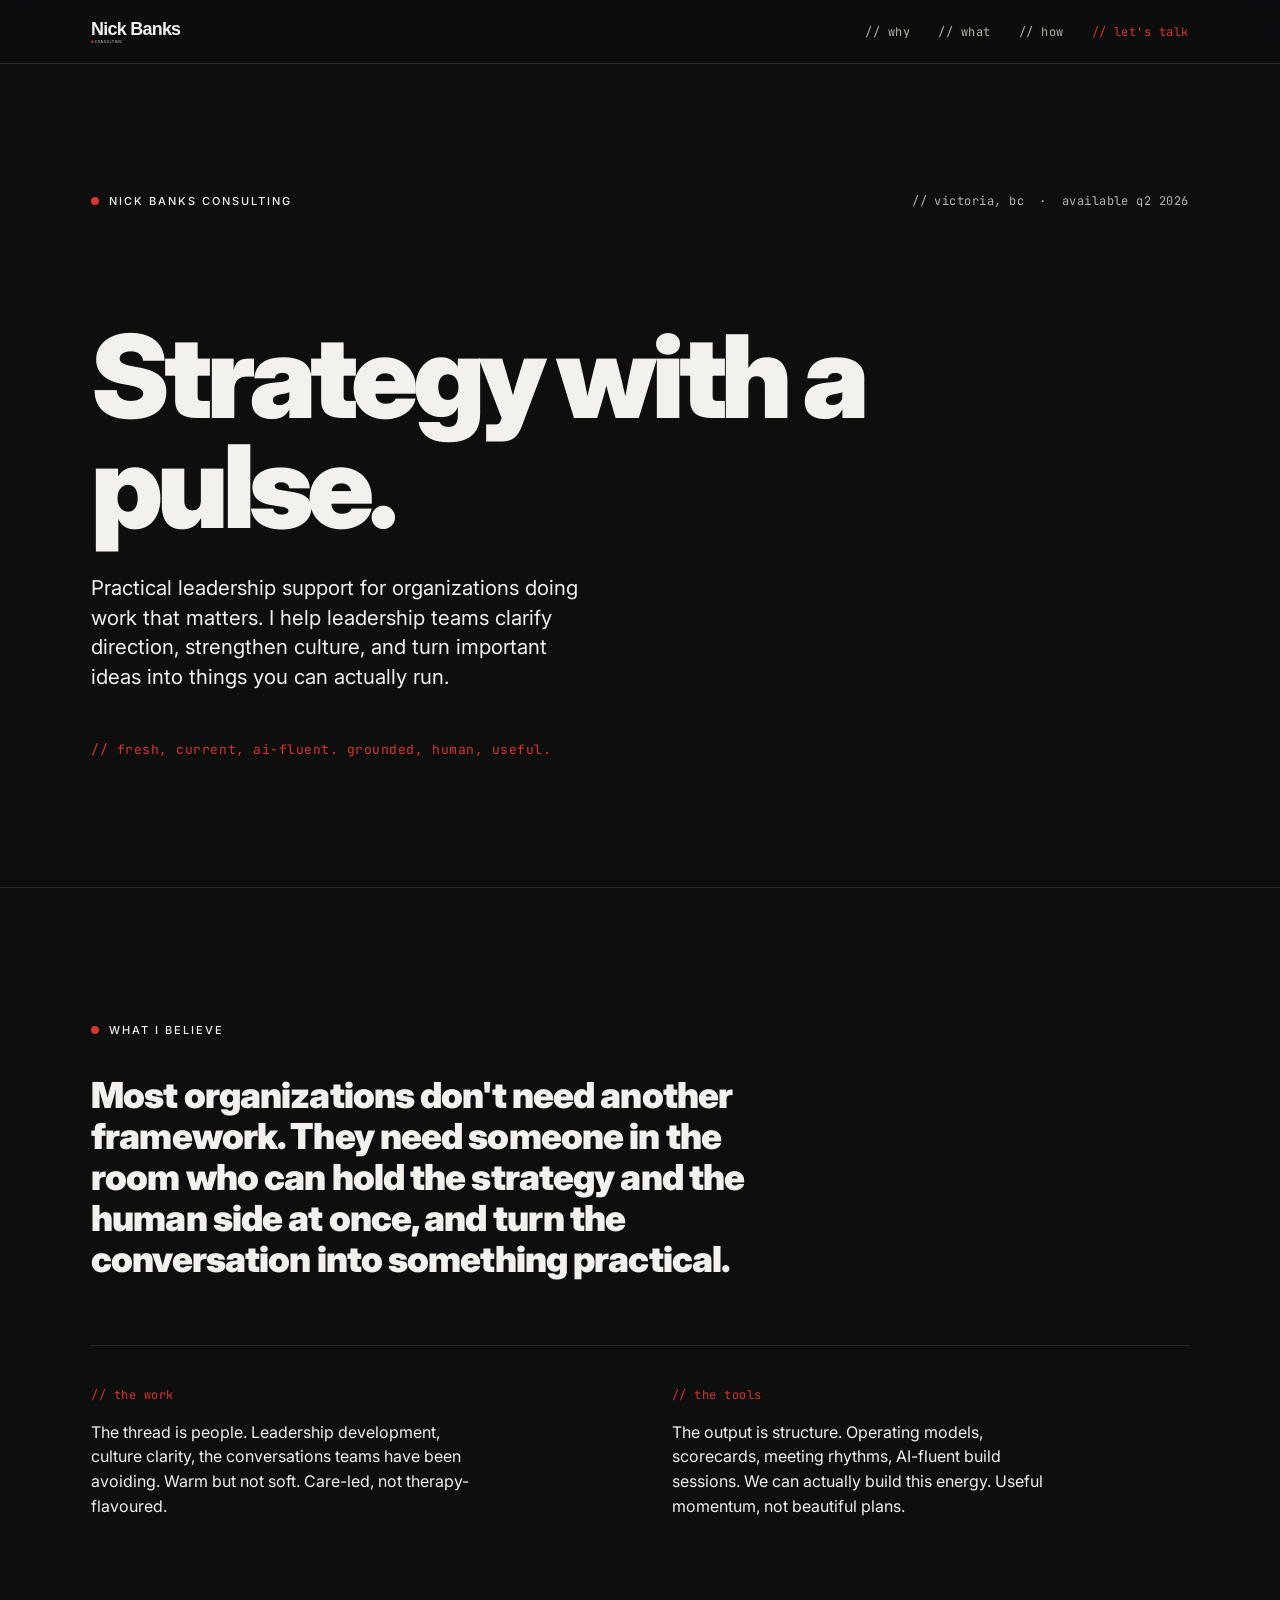
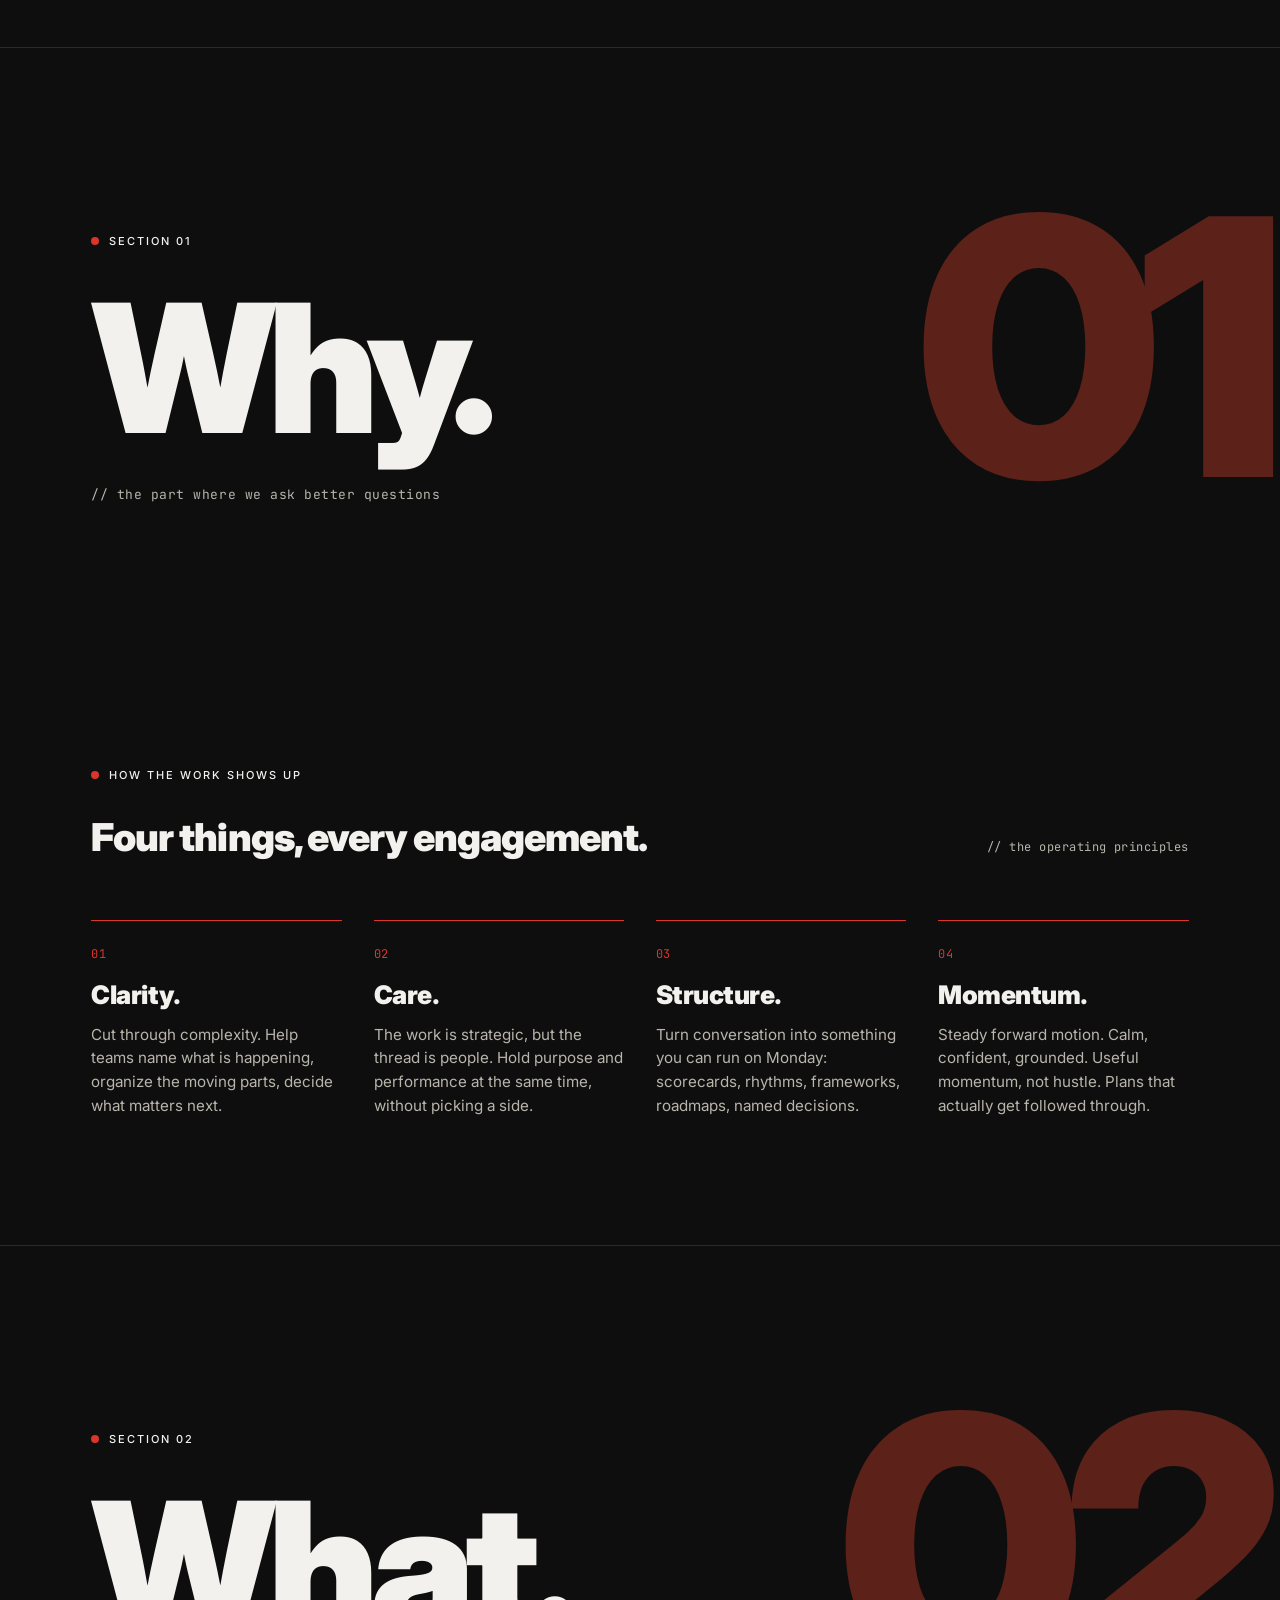
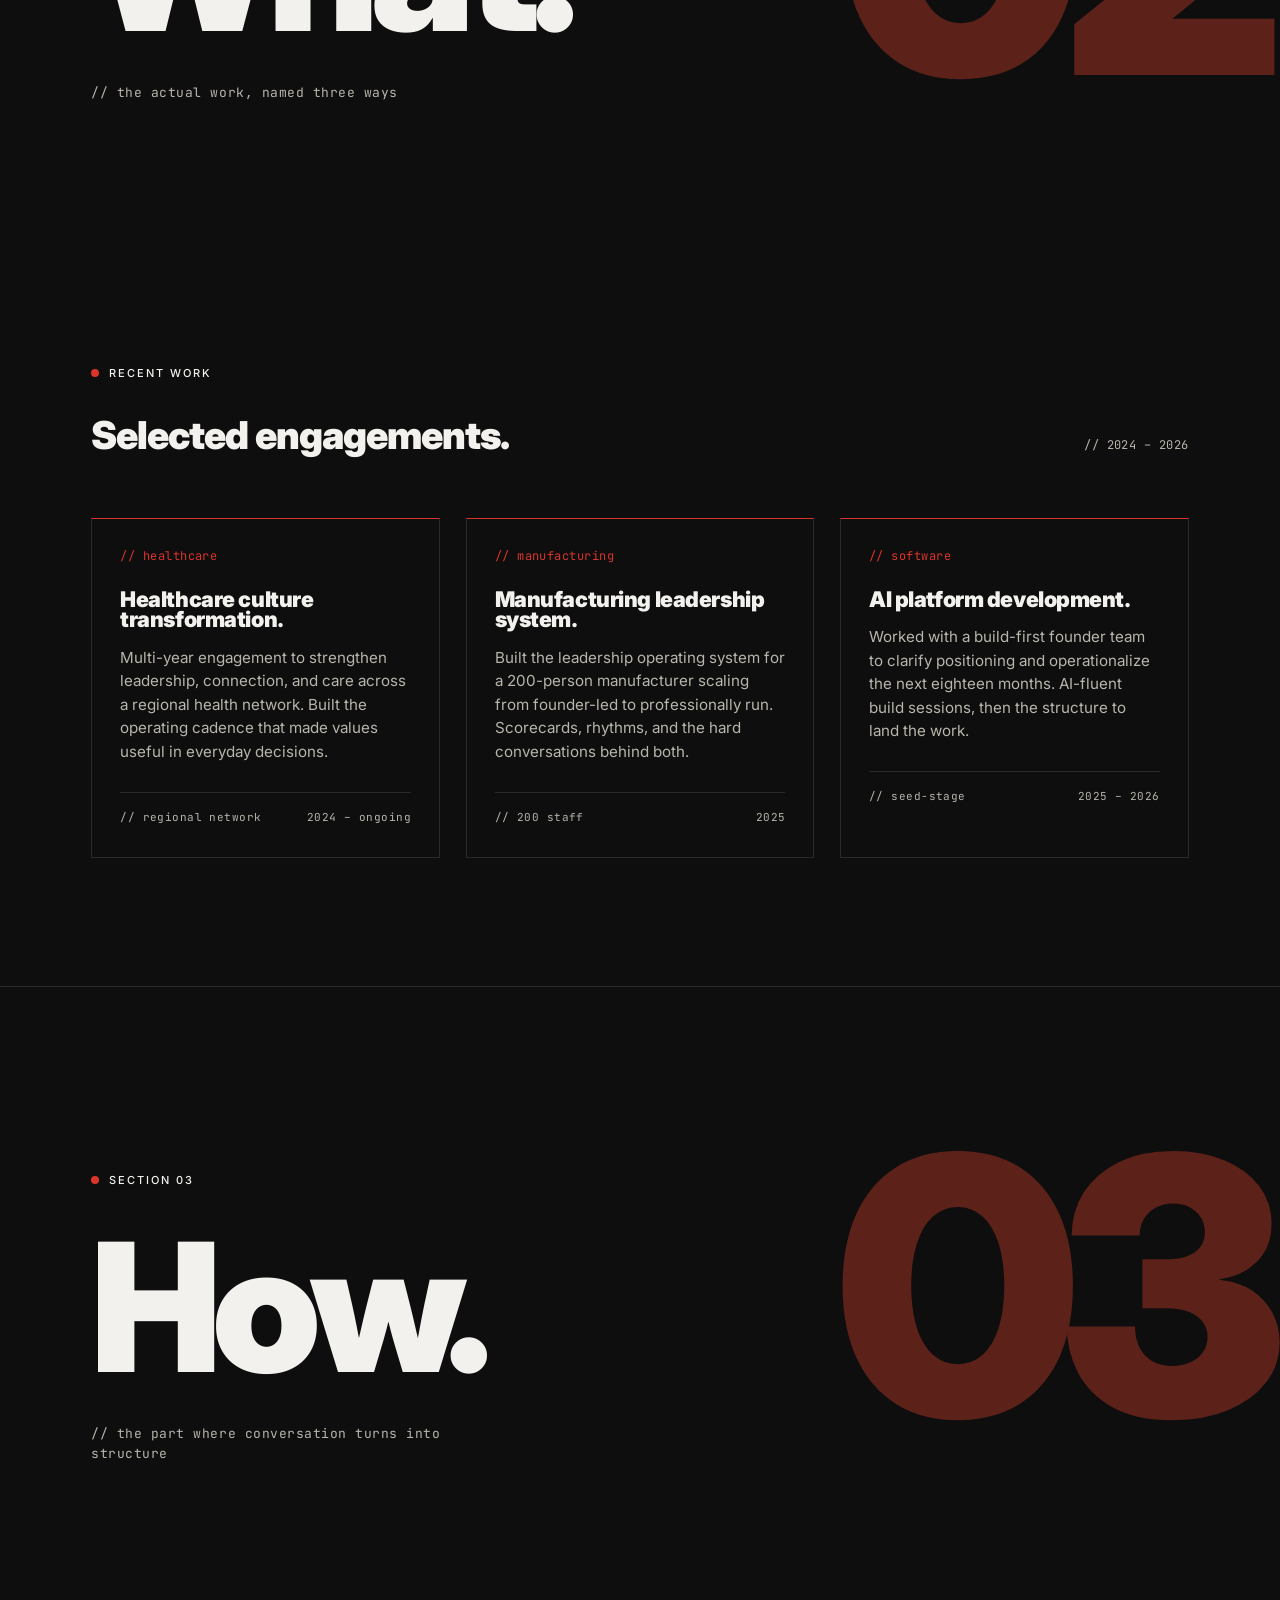
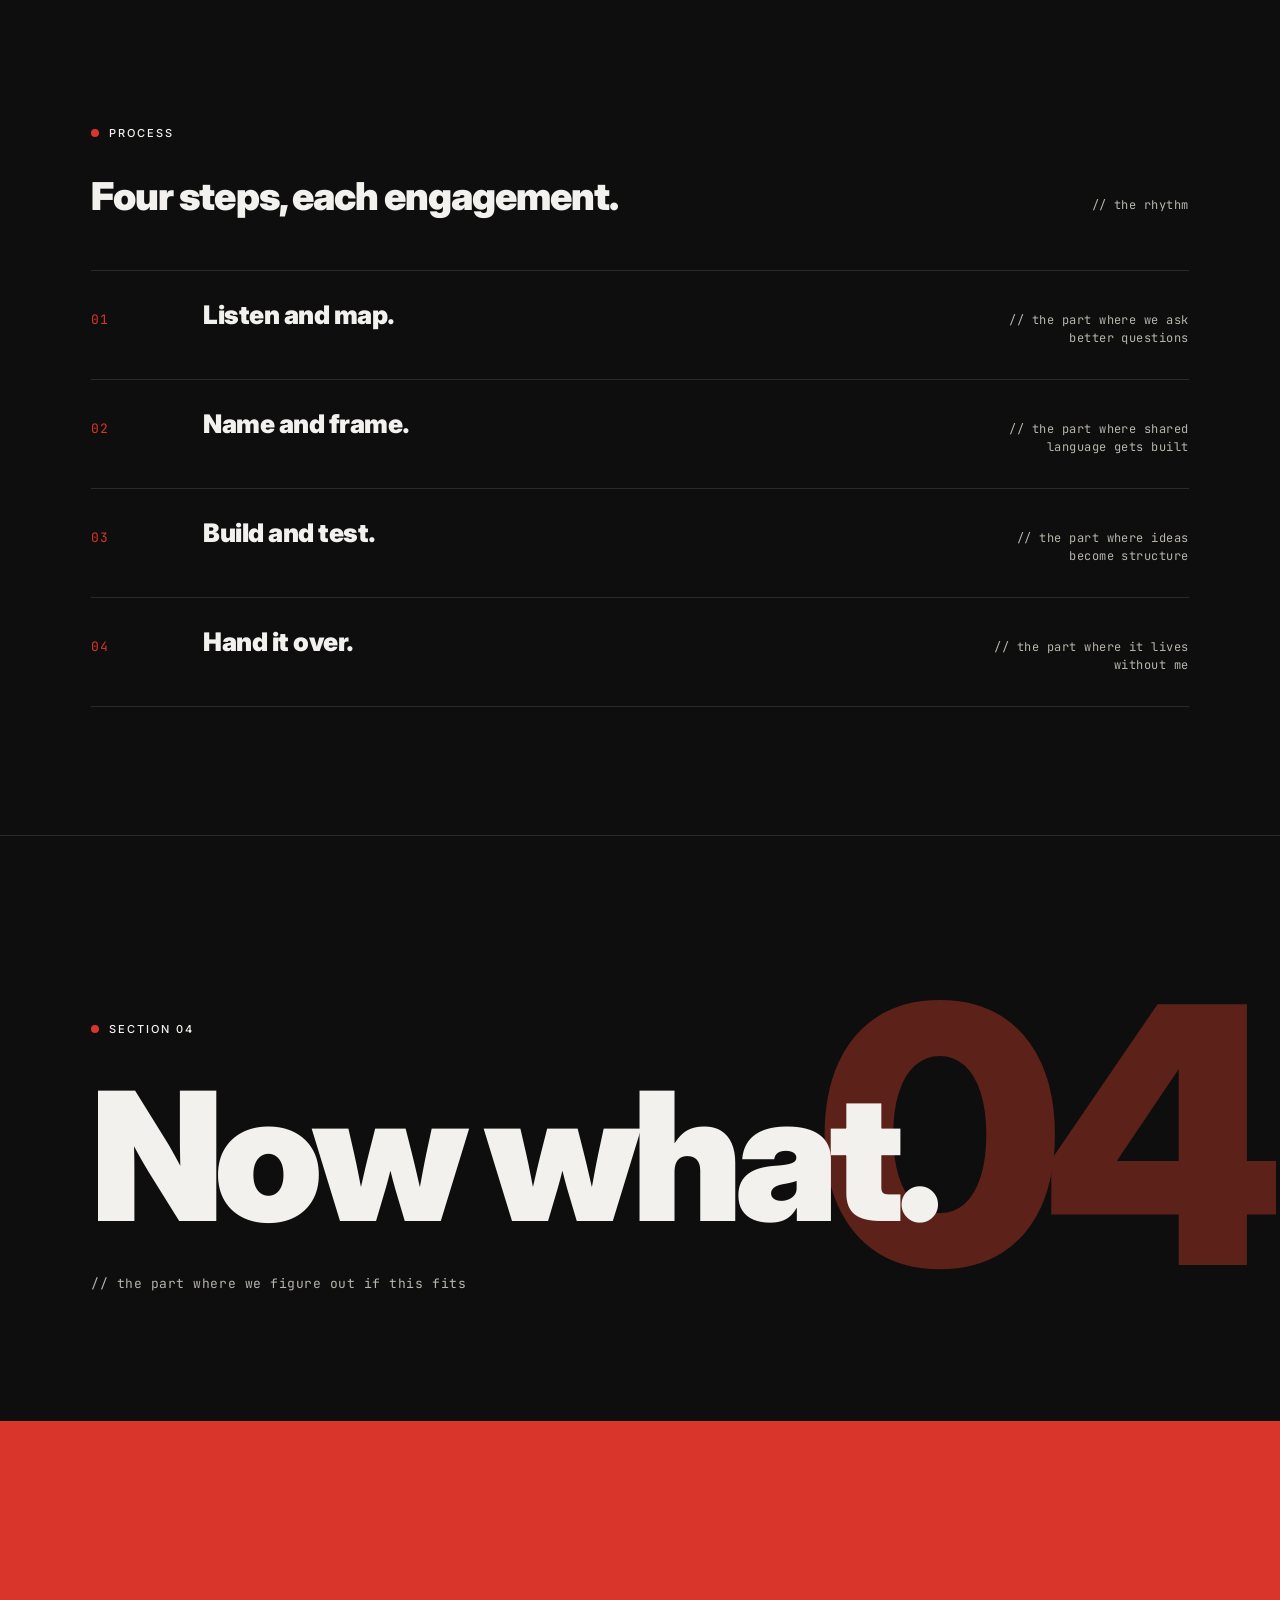
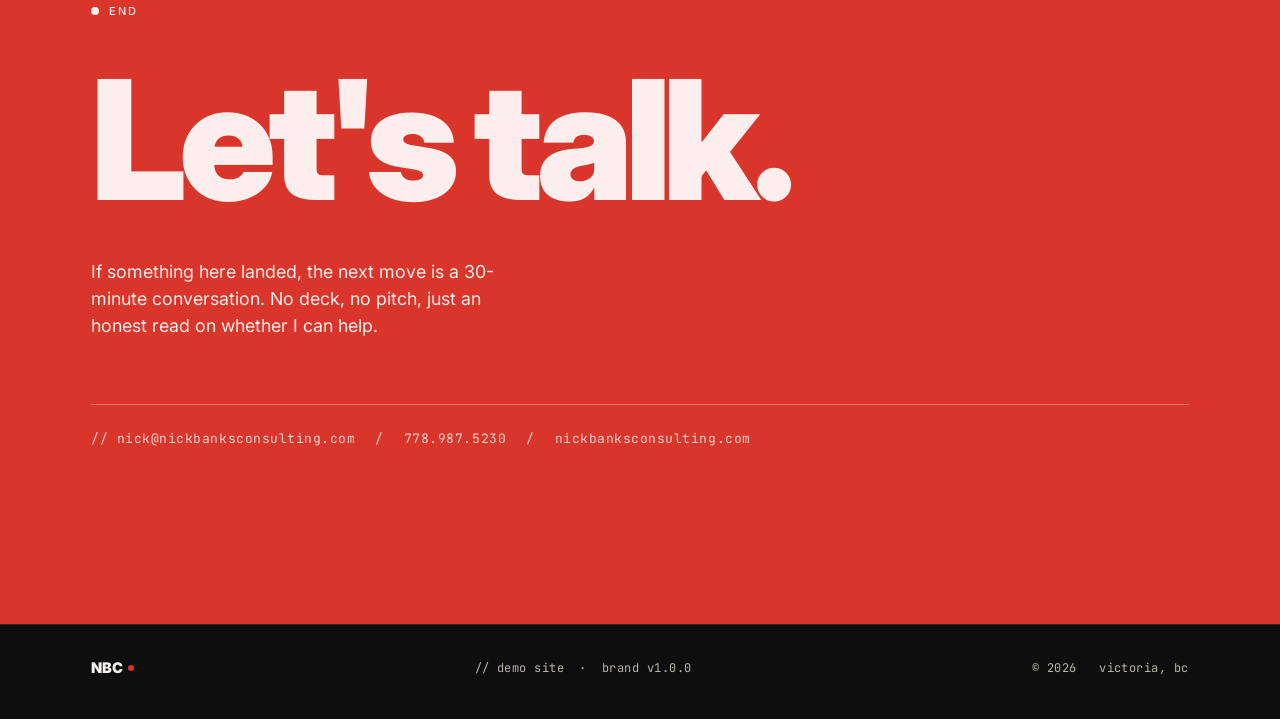
==== examples/demo-site/index.html @ 755767c4 "Add demo site - brand system applied to a working web page" ====
<!DOCTYPE html>
<html lang="en">
<head>
  <meta charset="UTF-8" />
  <meta name="viewport" content="width=device-width, initial-scale=1.0" />
  <title>Nick Banks Consulting – Strategy with a pulse.</title>
  <meta name="description" content="Practical leadership support for organizations doing work that matters. Clarity, care, structure, and momentum for mission-driven leaders." />
  <link rel="icon" type="image/svg+xml" href="nbc-wordmark-dark.svg" />
  <link rel="stylesheet" href="style.css" />
</head>
<body>

  <!-- ============== HEADER ============== -->
  <header class="site-header">
    <div class="container site-header__inner">
      <a href="#top" class="site-header__mark" aria-label="Nick Banks Consulting">
        <img src="nbc-wordmark-dark.svg" alt="Nick Banks Consulting" />
      </a>
      <nav class="site-nav" aria-label="Primary">
        <a href="#why">// why</a>
        <a href="#what">// what</a>
        <a href="#how">// how</a>
        <a href="#now-what" class="site-nav__cta">// let's talk</a>
      </nav>
    </div>
  </header>

  <main id="top">

    <!-- ============== HERO ============== -->
    <section class="hero">
      <div class="container">
        <div class="hero__top">
          <div class="eyebrow">Nick Banks Consulting</div>
          <div class="mono hero__date">// victoria, bc &nbsp;·&nbsp; available q2 2026</div>
        </div>
        <h1 class="hero__headline">Strategy with a pulse.</h1>
        <p class="hero__subtitle">
          Practical leadership support for organizations doing work that matters. I help leadership teams clarify direction, strengthen culture, and turn important ideas into things you can actually run.
        </p>
        <div class="hero__caption">// fresh, current, ai-fluent. grounded, human, useful.</div>
      </div>
    </section>

    <!-- ============== MANIFESTO ============== -->
    <section class="section manifesto">
      <div class="container">
        <div class="eyebrow section-eyebrow">What I believe</div>
        <h2 class="manifesto__headline">
          Most organizations don't need another framework. They need someone in the room who can hold the strategy and the human side at once, and turn the conversation into something practical.
        </h2>
        <div class="manifesto__columns">
          <div class="manifesto__col">
            <div class="mono-label manifesto__col-label">// the work</div>
            <p>
              The thread is people. Leadership development, culture clarity, the conversations teams have been avoiding. Warm but not soft. Care-led, not therapy-flavoured.
            </p>
          </div>
          <div class="manifesto__col">
            <div class="mono-label manifesto__col-label">// the tools</div>
            <p>
              The output is structure. Operating models, scorecards, meeting rhythms, AI-fluent build sessions. We can actually build this energy. Useful momentum, not beautiful plans.
            </p>
          </div>
        </div>
      </div>
    </section>

    <!-- ============== SECTION BREAK 01 ============== -->
    <section class="sb" id="why">
      <div class="container sb__inner">
        <div class="eyebrow">Section 01</div>
        <div class="sb__racing" aria-hidden="true">01</div>
        <h2 class="sb__headline">Why.</h2>
        <p class="sb__caption">// the part where we ask better questions</p>
      </div>
    </section>

    <!-- ============== FOUR PILLARS ============== -->
    <section class="section pillars">
      <div class="container">
        <div class="pillars__head">
          <div>
            <div class="eyebrow section-eyebrow">How the work shows up</div>
            <h3 class="pillars__title">Four things, every engagement.</h3>
          </div>
          <div class="mono">// the operating principles</div>
        </div>
        <div class="pillars__grid">
          <div class="pillar">
            <span class="pillar__num">01</span>
            <h4 class="pillar__name">Clarity.</h4>
            <p class="pillar__body">
              Cut through complexity. Help teams name what is happening, organize the moving parts, decide what matters next.
            </p>
          </div>
          <div class="pillar">
            <span class="pillar__num">02</span>
            <h4 class="pillar__name">Care.</h4>
            <p class="pillar__body">
              The work is strategic, but the thread is people. Hold purpose and performance at the same time, without picking a side.
            </p>
          </div>
          <div class="pillar">
            <span class="pillar__num">03</span>
            <h4 class="pillar__name">Structure.</h4>
            <p class="pillar__body">
              Turn conversation into something you can run on Monday: scorecards, rhythms, frameworks, roadmaps, named decisions.
            </p>
          </div>
          <div class="pillar">
            <span class="pillar__num">04</span>
            <h4 class="pillar__name">Momentum.</h4>
            <p class="pillar__body">
              Steady forward motion. Calm, confident, grounded. Useful momentum, not hustle. Plans that actually get followed through.
            </p>
          </div>
        </div>
      </div>
    </section>

    <!-- ============== SECTION BREAK 02 ============== -->
    <section class="sb" id="what">
      <div class="container sb__inner">
        <div class="eyebrow">Section 02</div>
        <div class="sb__racing" aria-hidden="true">02</div>
        <h2 class="sb__headline">What.</h2>
        <p class="sb__caption">// the actual work, named three ways</p>
      </div>
    </section>

    <!-- ============== RECENT WORK ============== -->
    <section class="section work">
      <div class="container">
        <div class="work__head">
          <div>
            <div class="eyebrow section-eyebrow">Recent work</div>
            <h3 class="work__title">Selected engagements.</h3>
          </div>
          <div class="mono">// 2024 – 2026</div>
        </div>
        <div class="work__grid">
          <article class="card">
            <div class="mono-label card__tag">// healthcare</div>
            <h4 class="card__title">Healthcare culture transformation.</h4>
            <p class="card__body">
              Multi-year engagement to strengthen leadership, connection, and care across a regional health network. Built the operating cadence that made values useful in everyday decisions.
            </p>
            <div class="card__meta">
              <span>// regional network</span>
              <span>2024 – ongoing</span>
            </div>
          </article>
          <article class="card">
            <div class="mono-label card__tag">// manufacturing</div>
            <h4 class="card__title">Manufacturing leadership system.</h4>
            <p class="card__body">
              Built the leadership operating system for a 200-person manufacturer scaling from founder-led to professionally run. Scorecards, rhythms, and the hard conversations behind both.
            </p>
            <div class="card__meta">
              <span>// 200 staff</span>
              <span>2025</span>
            </div>
          </article>
          <article class="card">
            <div class="mono-label card__tag">// software</div>
            <h4 class="card__title">AI platform development.</h4>
            <p class="card__body">
              Worked with a build-first founder team to clarify positioning and operationalize the next eighteen months. AI-fluent build sessions, then the structure to land the work.
            </p>
            <div class="card__meta">
              <span>// seed-stage</span>
              <span>2025 – 2026</span>
            </div>
          </article>
        </div>
      </div>
    </section>

    <!-- ============== SECTION BREAK 03 ============== -->
    <section class="sb" id="how">
      <div class="container sb__inner">
        <div class="eyebrow">Section 03</div>
        <div class="sb__racing" aria-hidden="true">03</div>
        <h2 class="sb__headline">How.</h2>
        <p class="sb__caption">// the part where conversation turns into structure</p>
      </div>
    </section>

    <!-- ============== PROCESS ============== -->
    <section class="section process">
      <div class="container">
        <div class="process__head">
          <div>
            <div class="eyebrow section-eyebrow">Process</div>
            <h3 class="process__title">Four steps, each engagement.</h3>
          </div>
          <div class="mono">// the rhythm</div>
        </div>
        <ol class="process__list">
          <li class="process__row">
            <span class="process__num">01</span>
            <h4 class="process__step-title">Listen and map.</h4>
            <span class="process__annotation">// the part where we ask better questions</span>
          </li>
          <li class="process__row">
            <span class="process__num">02</span>
            <h4 class="process__step-title">Name and frame.</h4>
            <span class="process__annotation">// the part where shared language gets built</span>
          </li>
          <li class="process__row">
            <span class="process__num">03</span>
            <h4 class="process__step-title">Build and test.</h4>
            <span class="process__annotation">// the part where ideas become structure</span>
          </li>
          <li class="process__row">
            <span class="process__num">04</span>
            <h4 class="process__step-title">Hand it over.</h4>
            <span class="process__annotation">// the part where it lives without me</span>
          </li>
        </ol>
      </div>
    </section>

    <!-- ============== SECTION BREAK 04 ============== -->
    <section class="sb" id="now-what">
      <div class="container sb__inner">
        <div class="eyebrow">Section 04</div>
        <div class="sb__racing" aria-hidden="true">04</div>
        <h2 class="sb__headline">Now what.</h2>
        <p class="sb__caption">// the part where we figure out if this fits</p>
      </div>
    </section>

    <!-- ============== CLOSING (RED FULL BLEED) ============== -->
    <section class="closing">
      <div class="container">
        <div class="eyebrow">End</div>
        <h2 class="closing__headline">Let's talk.</h2>
        <p class="closing__body">
          If something here landed, the next move is a 30-minute conversation. No deck, no pitch, just an honest read on whether I can help.
        </p>
        <div class="closing__contact">
          <span>// nick@nickbanksconsulting.com</span>
          <span>/</span>
          <span>778.987.5230</span>
          <span>/</span>
          <span>nickbanksconsulting.com</span>
        </div>
      </div>
    </section>

  </main>

  <!-- ============== FOOTER ============== -->
  <footer class="site-footer">
    <div class="container site-footer__inner">
      <span class="footer-mark">NBC</span>
      <span class="footer-tag">// demo site &nbsp;·&nbsp; brand v1.0.0</span>
      <span class="footer-meta">© 2026 &nbsp; victoria, bc</span>
    </div>
  </footer>

</body>
</html>
---- examples/demo-site/style.css ----
/* NBC demo site
 * Brand system applied to a working web page.
 * Token source: ../../tokens/css-variables.css
 */

@import url('https://fonts.googleapis.com/css2?family=Inter:wght@400;500;700;900&family=JetBrains+Mono:wght@400&display=swap');

:root {
  --nbc-ink: #0E0E0F;
  --nbc-ink-elevated: #14141600;
  --nbc-ink-card: #1A1A1C;
  --nbc-off-white: #F5F1E8;

  --nbc-text-primary-dark: #F2F1ED;
  --nbc-text-secondary-dark: #B8B5AB;
  --nbc-text-on-red: #FCEEEC;

  --nbc-red: #D9352A;
  --nbc-red-muted: #5C2118;

  --nbc-hairline-dark: #2A2A2A;
  --nbc-hairline-on-red: rgba(255, 255, 255, 0.3);

  --nbc-font-display: 'Inter', -apple-system, BlinkMacSystemFont, 'Helvetica Neue', Arial, sans-serif;
  --nbc-font-body: 'Inter', -apple-system, BlinkMacSystemFont, 'Helvetica Neue', Arial, sans-serif;
  --nbc-font-mono: 'JetBrains Mono', ui-monospace, SFMono-Regular, Menlo, Monaco, 'Courier New', monospace;

  --nbc-tracking-display: -0.04em;
  --nbc-tracking-display-tight: -0.05em;
  --nbc-tracking-eyebrow: 0.18em;
  --nbc-tracking-mono: 0.04em;

  --content-max: 1200px;
  --content-pad: clamp(1.5rem, 4vw, 3.5rem);
  --section-pad-y: clamp(5rem, 10vw, 9rem);
}

/* ---------- reset ---------- */

*,
*::before,
*::after {
  box-sizing: border-box;
}

html {
  scroll-behavior: smooth;
}

body {
  margin: 0;
  font-family: var(--nbc-font-body);
  font-weight: 400;
  font-size: 16px;
  line-height: 1.5;
  background: var(--nbc-ink);
  color: var(--nbc-text-primary-dark);
  -webkit-font-smoothing: antialiased;
  -moz-osx-font-smoothing: grayscale;
  text-rendering: optimizeLegibility;
}

img,
svg {
  display: block;
  max-width: 100%;
}

p {
  margin: 0;
}

h1,
h2,
h3,
h4 {
  margin: 0;
  font-family: var(--nbc-font-display);
  font-weight: 900;
  letter-spacing: var(--nbc-tracking-display);
  line-height: 0.95;
}

a {
  color: inherit;
  text-decoration: none;
}

::selection {
  background: var(--nbc-red);
  color: var(--nbc-text-on-red);
}

/* ---------- shared primitives ---------- */

.container {
  max-width: var(--content-max);
  margin: 0 auto;
  padding-left: var(--content-pad);
  padding-right: var(--content-pad);
}

.eyebrow {
  font-family: var(--nbc-font-body);
  font-weight: 500;
  font-size: 11px;
  letter-spacing: var(--nbc-tracking-eyebrow);
  text-transform: uppercase;
  color: var(--nbc-text-primary-dark);
  display: inline-flex;
  align-items: center;
  gap: 10px;
}

.eyebrow::before {
  content: "";
  display: inline-block;
  width: 8px;
  height: 8px;
  background: var(--nbc-red);
  border-radius: 50%;
  flex-shrink: 0;
}

.mono {
  font-family: var(--nbc-font-mono);
  font-weight: 400;
  font-size: 12px;
  letter-spacing: var(--nbc-tracking-mono);
  color: var(--nbc-text-secondary-dark);
}

.mono-label {
  font-family: var(--nbc-font-mono);
  font-weight: 400;
  font-size: 12px;
  letter-spacing: var(--nbc-tracking-mono);
  color: var(--nbc-red);
}

.hairline {
  border: 0;
  border-top: 0.5px solid var(--nbc-hairline-dark);
  margin: 0;
}

/* ---------- header ---------- */

.site-header {
  position: sticky;
  top: 0;
  z-index: 50;
  background: rgba(14, 14, 15, 0.85);
  backdrop-filter: saturate(140%) blur(8px);
  -webkit-backdrop-filter: saturate(140%) blur(8px);
  border-bottom: 0.5px solid var(--nbc-hairline-dark);
}

.site-header__inner {
  display: flex;
  align-items: center;
  justify-content: space-between;
  padding-top: 1.1rem;
  padding-bottom: 1.1rem;
  gap: 2rem;
}

.site-header__mark {
  display: inline-flex;
  align-items: center;
}

.site-header__mark img {
  height: 28px;
  width: auto;
}

.site-nav {
  display: flex;
  align-items: center;
  gap: 1.75rem;
}

.site-nav a {
  font-family: var(--nbc-font-mono);
  font-size: 12px;
  letter-spacing: var(--nbc-tracking-mono);
  color: var(--nbc-text-secondary-dark);
  transition: color 120ms ease;
}

.site-nav a:hover {
  color: var(--nbc-text-primary-dark);
}

.site-nav__cta {
  color: var(--nbc-red) !important;
}

@media (max-width: 720px) {
  .site-nav {
    gap: 1rem;
  }
  .site-nav a:not(.site-nav__cta) {
    display: none;
  }
}

/* ---------- hero ---------- */

.hero {
  padding-top: clamp(5rem, 10vw, 8rem);
  padding-bottom: var(--section-pad-y);
  position: relative;
  overflow: hidden;
}

.hero__top {
  display: flex;
  justify-content: space-between;
  align-items: center;
  margin-bottom: clamp(4rem, 9vw, 7rem);
  gap: 2rem;
}

.hero__date {
  color: var(--nbc-text-secondary-dark);
}

.hero__headline {
  font-size: clamp(3.5rem, 9vw, 7.5rem);
  letter-spacing: var(--nbc-tracking-display-tight);
  max-width: 13ch;
  margin-bottom: 2rem;
}

.hero__subtitle {
  font-size: clamp(1.05rem, 1.6vw, 1.35rem);
  line-height: 1.45;
  max-width: 38ch;
  color: var(--nbc-text-primary-dark);
  margin-bottom: 3rem;
}

.hero__caption {
  font-family: var(--nbc-font-mono);
  font-size: 13px;
  letter-spacing: var(--nbc-tracking-mono);
  color: var(--nbc-red);
}

/* ---------- generic section ---------- */

section.section {
  padding-top: var(--section-pad-y);
  padding-bottom: var(--section-pad-y);
}

.section-eyebrow {
  margin-bottom: 2.25rem;
}

/* ---------- manifesto ---------- */

.manifesto {
  border-top: 0.5px solid var(--nbc-hairline-dark);
}

.manifesto__headline {
  font-size: clamp(1.6rem, 2.8vw, 2.4rem);
  line-height: 1.15;
  letter-spacing: -0.025em;
  max-width: 30ch;
  margin-bottom: 4rem;
}

.manifesto__columns {
  display: grid;
  grid-template-columns: repeat(2, 1fr);
  gap: clamp(2rem, 5vw, 4.5rem);
  border-top: 0.5px solid var(--nbc-hairline-dark);
  padding-top: 2.5rem;
}

.manifesto__col-label {
  margin-bottom: 1rem;
}

.manifesto__col p {
  font-size: 1rem;
  line-height: 1.55;
  color: var(--nbc-text-primary-dark);
  max-width: 38ch;
}

@media (max-width: 720px) {
  .manifesto__columns {
    grid-template-columns: 1fr;
    gap: 2.5rem;
  }
}

/* ---------- section break ---------- */

.sb {
  padding-top: clamp(7rem, 14vw, 12rem);
  padding-bottom: clamp(5rem, 10vw, 8rem);
  position: relative;
  overflow: hidden;
  border-top: 0.5px solid var(--nbc-hairline-dark);
}

.sb__inner {
  position: relative;
  z-index: 2;
}

.sb__racing {
  position: absolute;
  top: -2rem;
  right: calc(var(--content-pad) * -0.5);
  font-family: var(--nbc-font-display);
  font-weight: 900;
  font-size: clamp(14rem, 28vw, 26rem);
  line-height: 0.85;
  letter-spacing: -0.06em;
  color: var(--nbc-red-muted);
  z-index: 1;
  pointer-events: none;
  user-select: none;
}

.sb__headline {
  position: relative;
  z-index: 3;
  font-size: clamp(5rem, 14vw, 12rem);
  letter-spacing: -0.05em;
  margin-top: 2rem;
  margin-bottom: 2rem;
}

.sb__caption {
  position: relative;
  z-index: 3;
  font-family: var(--nbc-font-mono);
  font-size: 13px;
  letter-spacing: var(--nbc-tracking-mono);
  color: var(--nbc-text-secondary-dark);
  max-width: 50ch;
}

.sb__caption::before {
  content: "";
  display: inline-block;
}

/* ---------- four pillars ---------- */

.pillars__head {
  display: flex;
  justify-content: space-between;
  align-items: flex-end;
  gap: 2rem;
  margin-bottom: 4rem;
}

.pillars__title {
  font-size: clamp(1.8rem, 3vw, 2.5rem);
  letter-spacing: -0.025em;
  max-width: 22ch;
}

.pillars__grid {
  display: grid;
  grid-template-columns: repeat(4, 1fr);
  gap: clamp(1rem, 2.5vw, 2rem);
}

.pillar {
  border-top: 1.2px solid var(--nbc-red);
  padding-top: 1.5rem;
}

.pillar__num {
  display: block;
  font-family: var(--nbc-font-mono);
  font-size: 12px;
  letter-spacing: var(--nbc-tracking-mono);
  color: var(--nbc-red);
  margin-bottom: 1.25rem;
}

.pillar__name {
  font-size: 1.6rem;
  letter-spacing: -0.02em;
  margin-bottom: 1rem;
}

.pillar__body {
  font-size: 0.95rem;
  line-height: 1.55;
  color: var(--nbc-text-secondary-dark);
}

@media (max-width: 960px) {
  .pillars__grid {
    grid-template-columns: repeat(2, 1fr);
    gap: 2rem;
  }
}

@media (max-width: 520px) {
  .pillars__grid {
    grid-template-columns: 1fr;
  }
  .pillars__head {
    flex-direction: column;
    align-items: flex-start;
  }
}

/* ---------- recent work cards ---------- */

.work__head {
  display: flex;
  justify-content: space-between;
  align-items: flex-end;
  gap: 2rem;
  margin-bottom: 4rem;
}

.work__title {
  font-size: clamp(1.8rem, 3vw, 2.5rem);
  letter-spacing: -0.025em;
  max-width: 22ch;
}

.work__grid {
  display: grid;
  grid-template-columns: repeat(3, 1fr);
  gap: clamp(1rem, 2vw, 1.75rem);
}

.card {
  border-top: 1.2px solid var(--nbc-red);
  border-left: 0.5px solid var(--nbc-hairline-dark);
  border-right: 0.5px solid var(--nbc-hairline-dark);
  border-bottom: 0.5px solid var(--nbc-hairline-dark);
  padding: 1.75rem 1.75rem 2rem;
  background: var(--nbc-ink);
  transition: border-color 200ms ease, transform 200ms ease;
}

.card:hover {
  border-left-color: #3a3a3a;
  border-right-color: #3a3a3a;
  border-bottom-color: #3a3a3a;
  transform: translateY(-2px);
}

.card__tag {
  margin-bottom: 1.5rem;
}

.card__title {
  font-size: 1.35rem;
  letter-spacing: -0.02em;
  margin-bottom: 1rem;
}

.card__body {
  font-size: 0.95rem;
  line-height: 1.55;
  color: var(--nbc-text-secondary-dark);
  margin-bottom: 1.75rem;
}

.card__meta {
  font-family: var(--nbc-font-mono);
  font-size: 11px;
  letter-spacing: var(--nbc-tracking-mono);
  color: var(--nbc-text-secondary-dark);
  border-top: 0.5px solid var(--nbc-hairline-dark);
  padding-top: 1rem;
  display: flex;
  justify-content: space-between;
  gap: 1rem;
}

@media (max-width: 880px) {
  .work__grid {
    grid-template-columns: 1fr;
  }
}

/* ---------- process ---------- */

.process__head {
  display: flex;
  justify-content: space-between;
  align-items: flex-end;
  gap: 2rem;
  margin-bottom: 3.5rem;
}

.process__title {
  font-size: clamp(1.8rem, 3vw, 2.5rem);
  letter-spacing: -0.025em;
  max-width: 22ch;
}

.process__list {
  list-style: none;
  margin: 0;
  padding: 0;
  border-top: 0.5px solid var(--nbc-hairline-dark);
}

.process__row {
  display: grid;
  grid-template-columns: 80px 1fr auto;
  align-items: baseline;
  gap: 2rem;
  padding: 2rem 0;
  border-bottom: 0.5px solid var(--nbc-hairline-dark);
}

.process__num {
  font-family: var(--nbc-font-mono);
  font-size: 13px;
  letter-spacing: var(--nbc-tracking-mono);
  color: var(--nbc-red);
}

.process__step-title {
  font-size: clamp(1.25rem, 2vw, 1.6rem);
  letter-spacing: -0.02em;
}

.process__annotation {
  font-family: var(--nbc-font-mono);
  font-size: 12px;
  letter-spacing: var(--nbc-tracking-mono);
  color: var(--nbc-text-secondary-dark);
  text-align: right;
  max-width: 32ch;
}

@media (max-width: 720px) {
  .process__row {
    grid-template-columns: 60px 1fr;
    gap: 1rem;
    padding: 1.5rem 0;
  }
  .process__annotation {
    grid-column: 1 / -1;
    text-align: left;
    margin-left: calc(60px + 1rem);
    max-width: none;
  }
}

/* ---------- closing red full-bleed ---------- */

.closing {
  background: var(--nbc-red);
  color: var(--nbc-text-on-red);
  padding-top: clamp(7rem, 14vw, 11rem);
  padding-bottom: clamp(7rem, 14vw, 11rem);
  border-top: none;
}

.closing .eyebrow {
  color: var(--nbc-text-on-red);
}

.closing .eyebrow::before {
  background: var(--nbc-text-on-red);
}

.closing__headline {
  font-size: clamp(5rem, 13vw, 11rem);
  letter-spacing: -0.05em;
  margin-top: 2.5rem;
  margin-bottom: 2.5rem;
  color: var(--nbc-text-on-red);
}

.closing__body {
  max-width: 40ch;
  font-size: clamp(1rem, 1.4vw, 1.2rem);
  line-height: 1.5;
  margin-bottom: 4rem;
  color: var(--nbc-text-on-red);
}

.closing__contact {
  font-family: var(--nbc-font-mono);
  font-size: 13px;
  letter-spacing: var(--nbc-tracking-mono);
  color: var(--nbc-text-on-red);
  border-top: 0.5px solid var(--nbc-hairline-on-red);
  padding-top: 1.5rem;
  display: flex;
  flex-wrap: wrap;
  gap: 0.5rem 1.25rem;
}

.closing__contact span {
  opacity: 0.85;
}

/* ---------- footer ---------- */

.site-footer {
  background: var(--nbc-ink);
  padding-top: 2rem;
  padding-bottom: 2.5rem;
  border-top: 0.5px solid var(--nbc-hairline-dark);
}

.site-footer__inner {
  display: grid;
  grid-template-columns: auto 1fr auto;
  align-items: center;
  gap: 2rem;
}

.footer-mark {
  display: inline-flex;
  align-items: center;
  gap: 6px;
  font-family: var(--nbc-font-display);
  font-weight: 900;
  font-size: 11pt;
  color: var(--nbc-text-primary-dark);
  letter-spacing: -0.02em;
}

.footer-mark::after {
  content: "";
  width: 6px;
  height: 6px;
  background: var(--nbc-red);
  border-radius: 50%;
  display: inline-block;
}

.footer-tag {
  font-family: var(--nbc-font-mono);
  font-size: 9pt;
  letter-spacing: var(--nbc-tracking-mono);
  color: var(--nbc-text-secondary-dark);
  text-align: center;
}

.footer-meta {
  font-family: var(--nbc-font-mono);
  font-size: 9pt;
  letter-spacing: var(--nbc-tracking-mono);
  color: var(--nbc-text-secondary-dark);
}

@media (max-width: 600px) {
  .site-footer__inner {
    grid-template-columns: 1fr;
    text-align: left;
    gap: 0.75rem;
  }
  .footer-tag {
    text-align: left;
  }
}
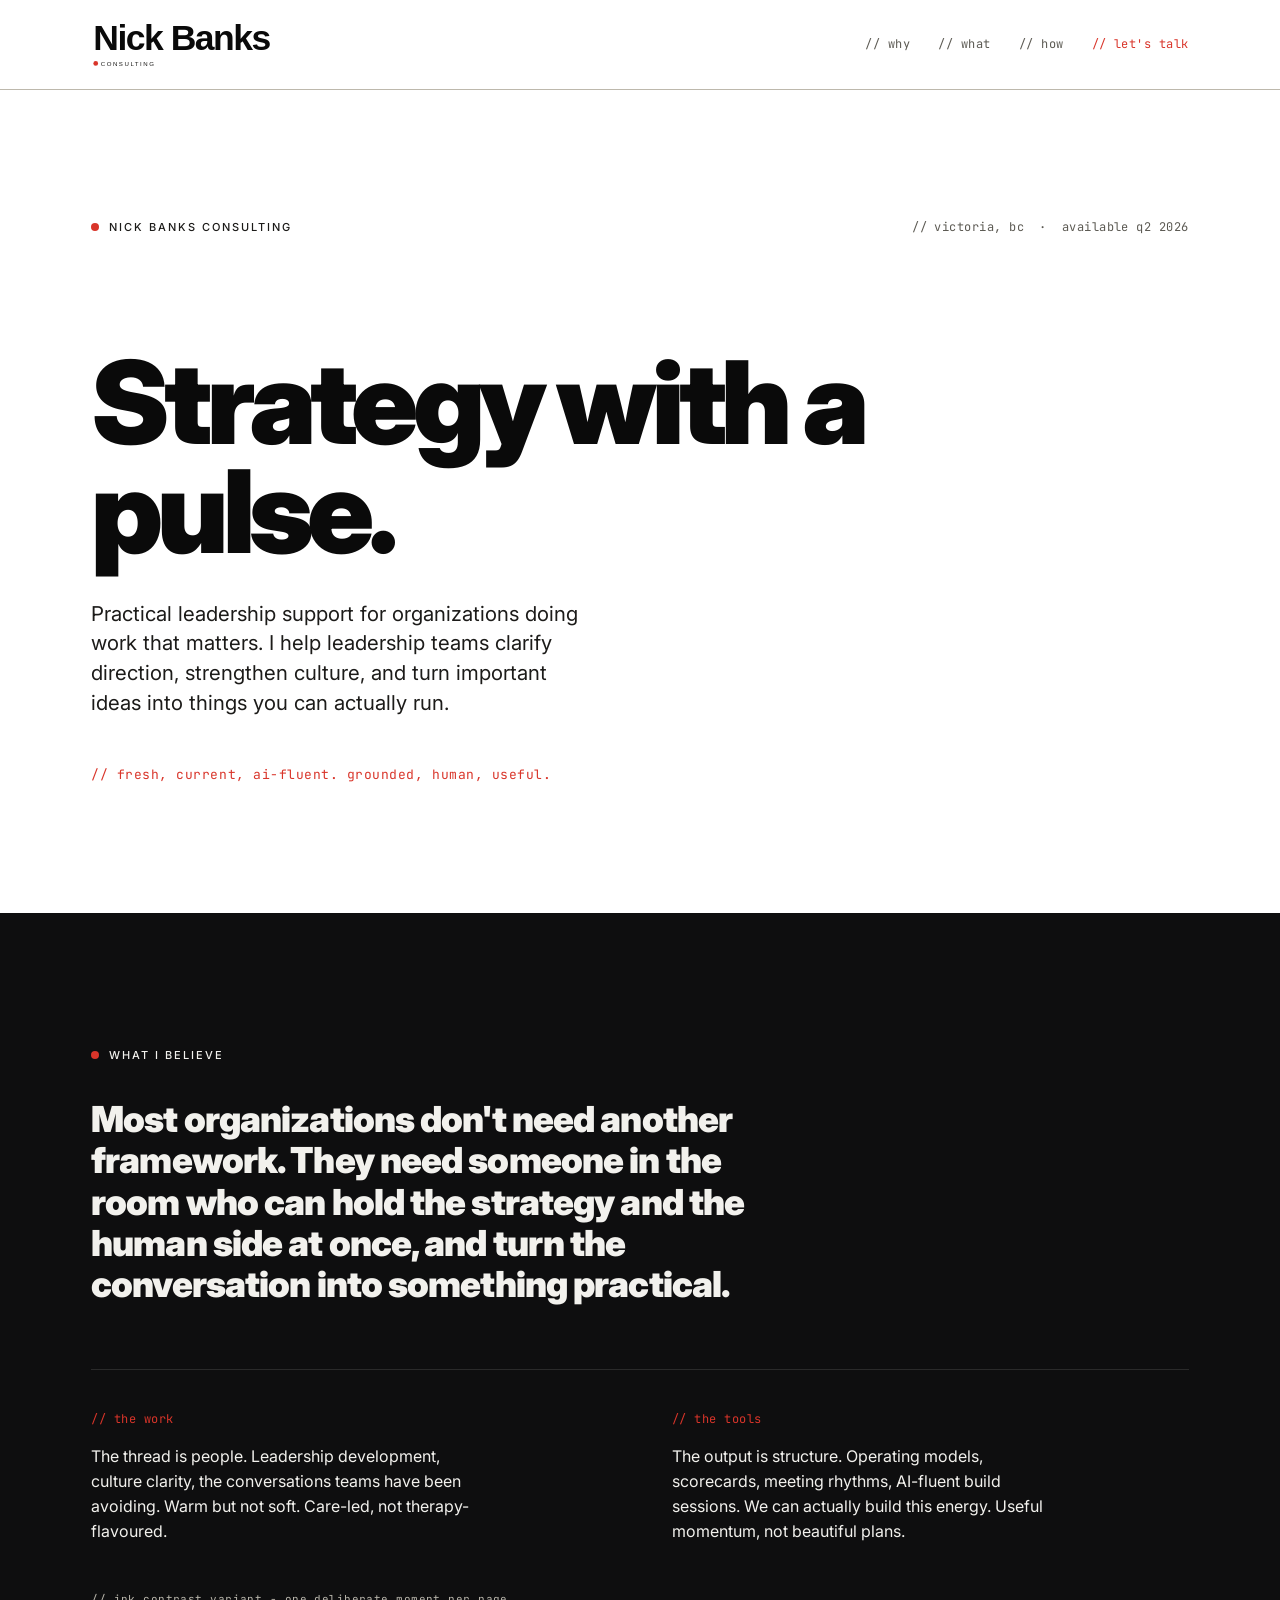
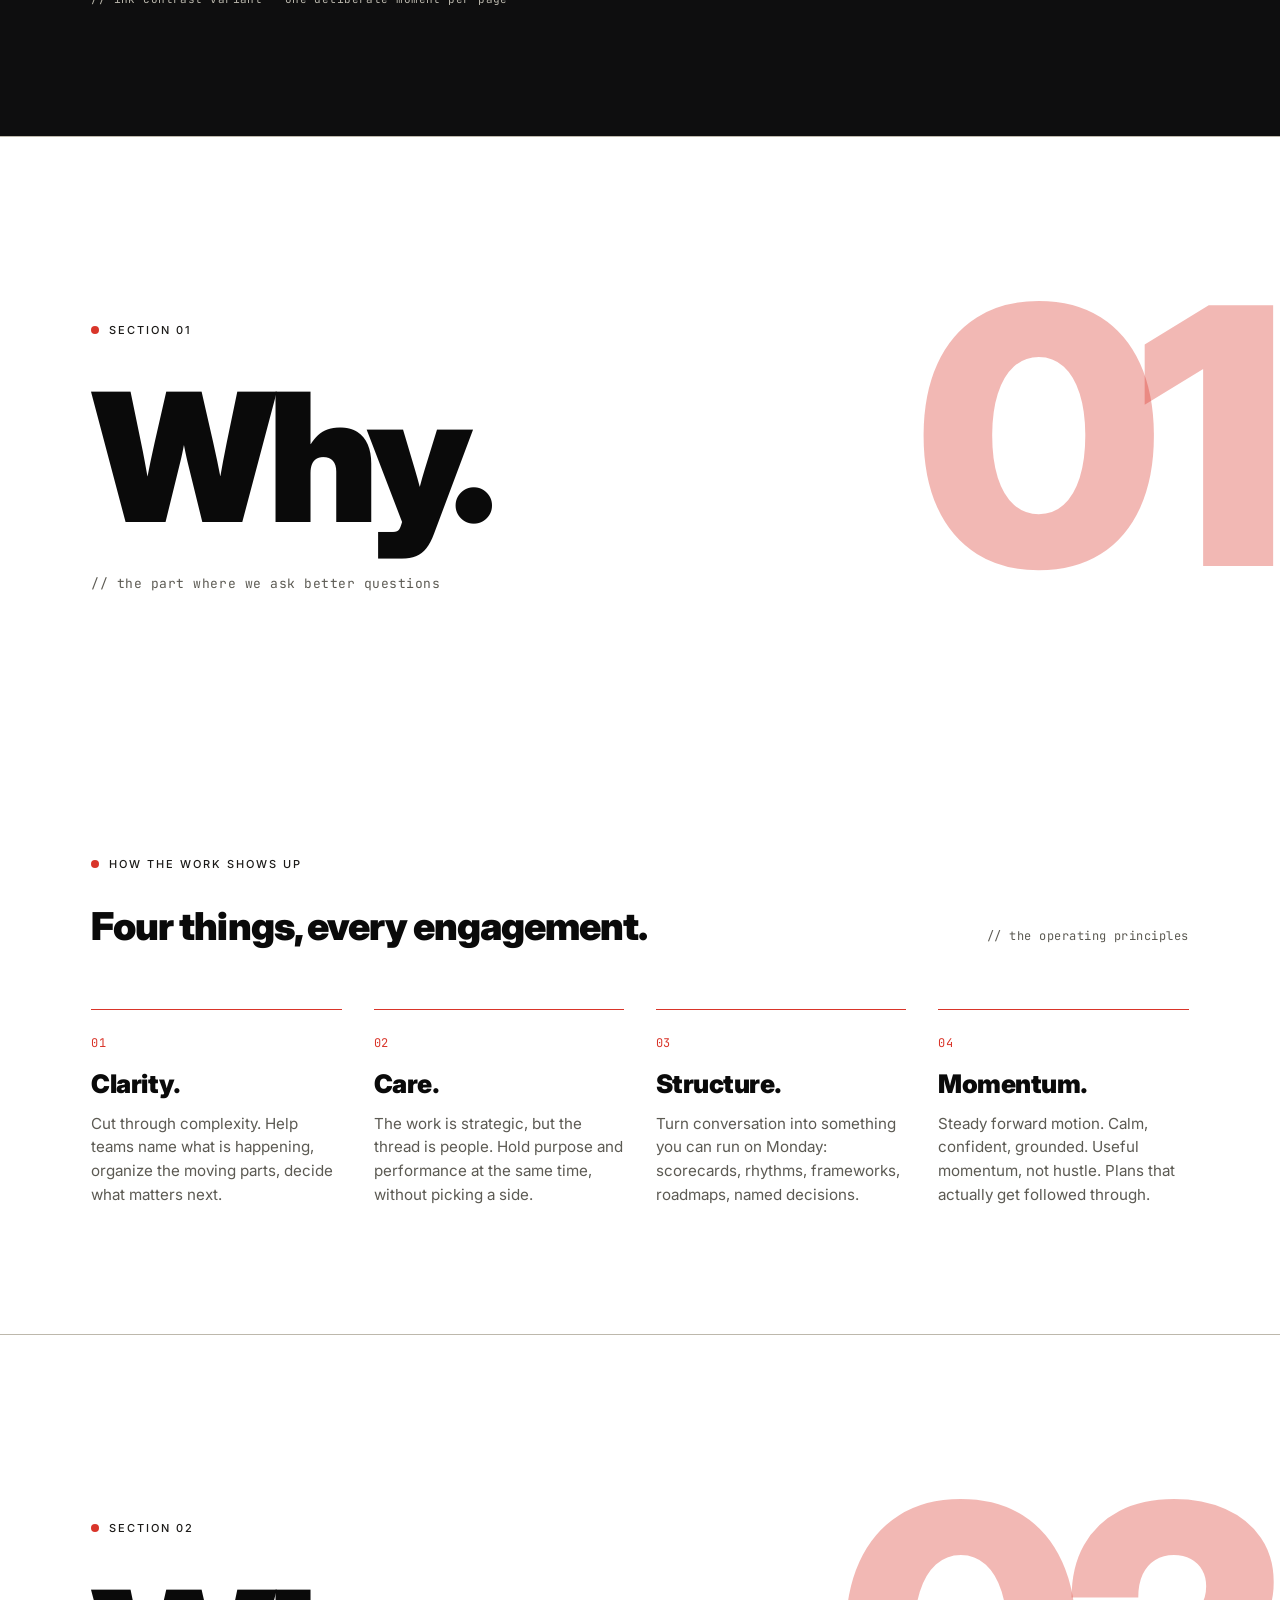
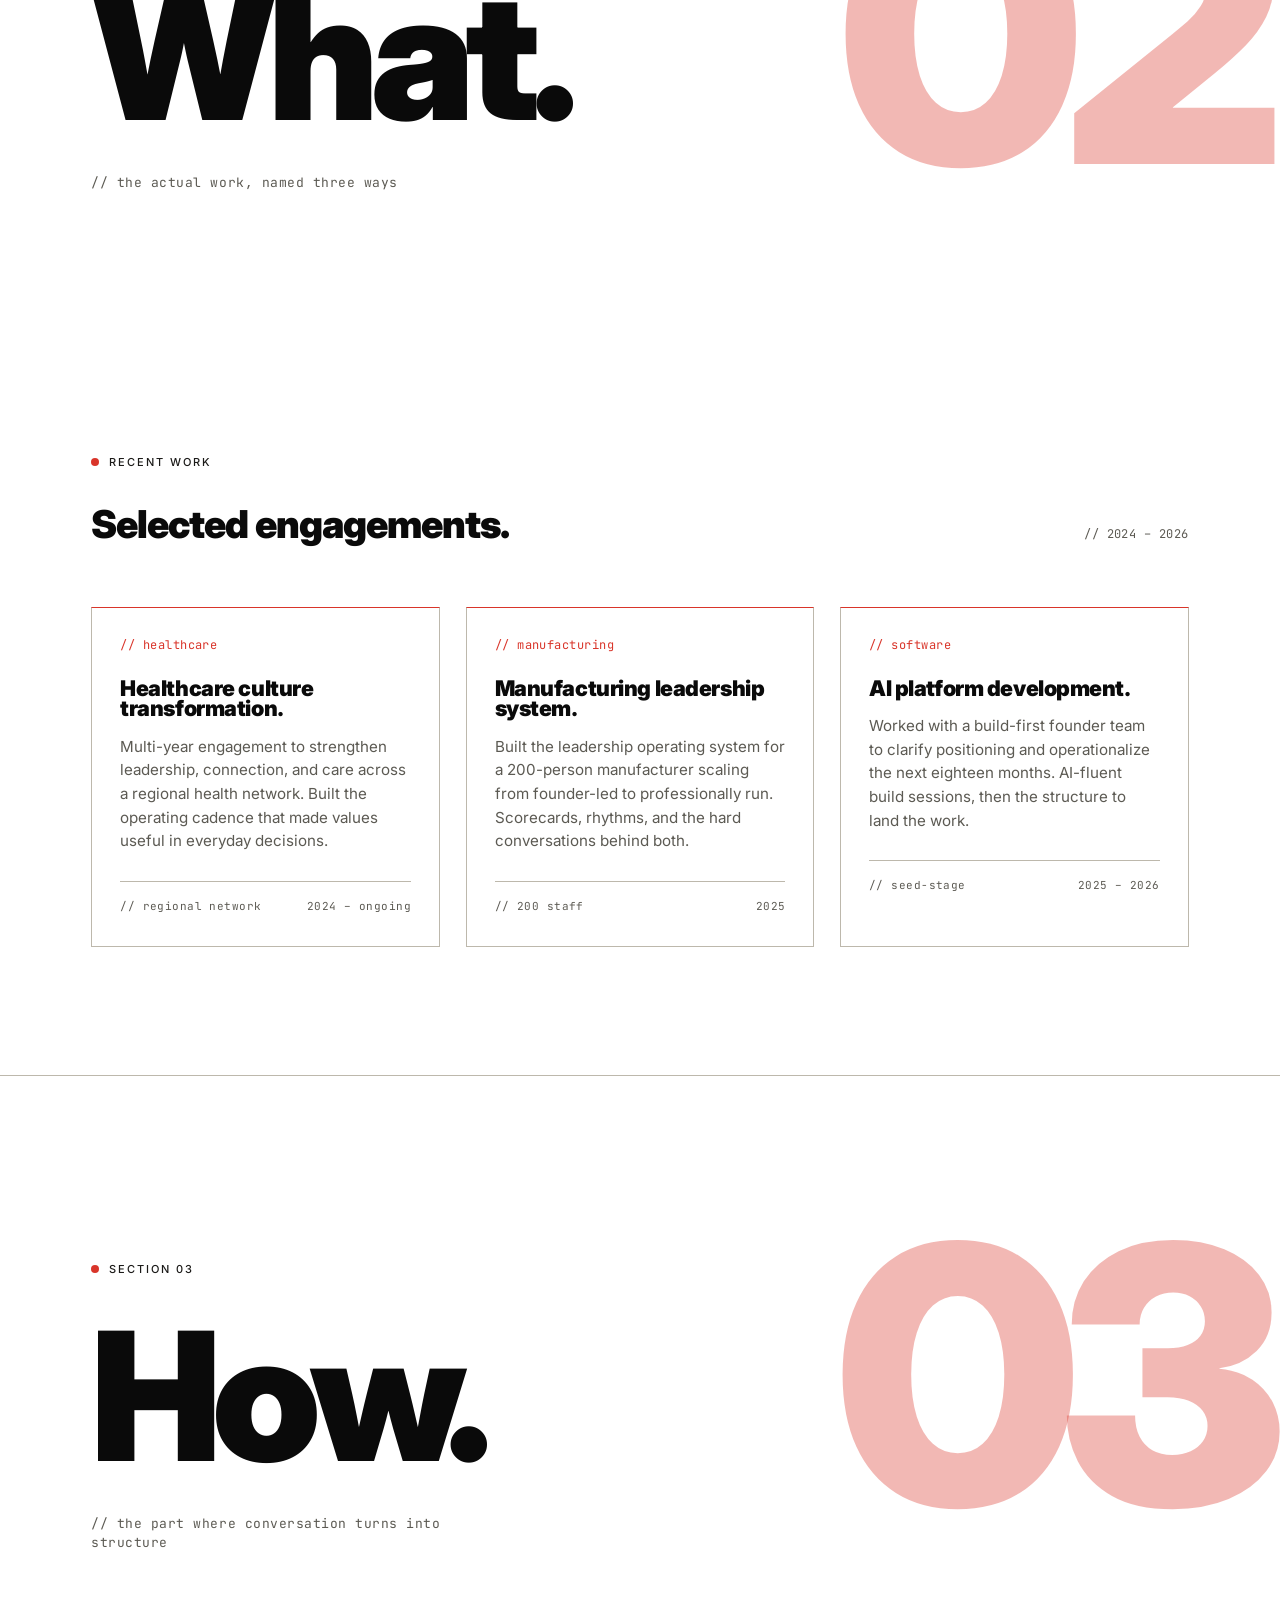
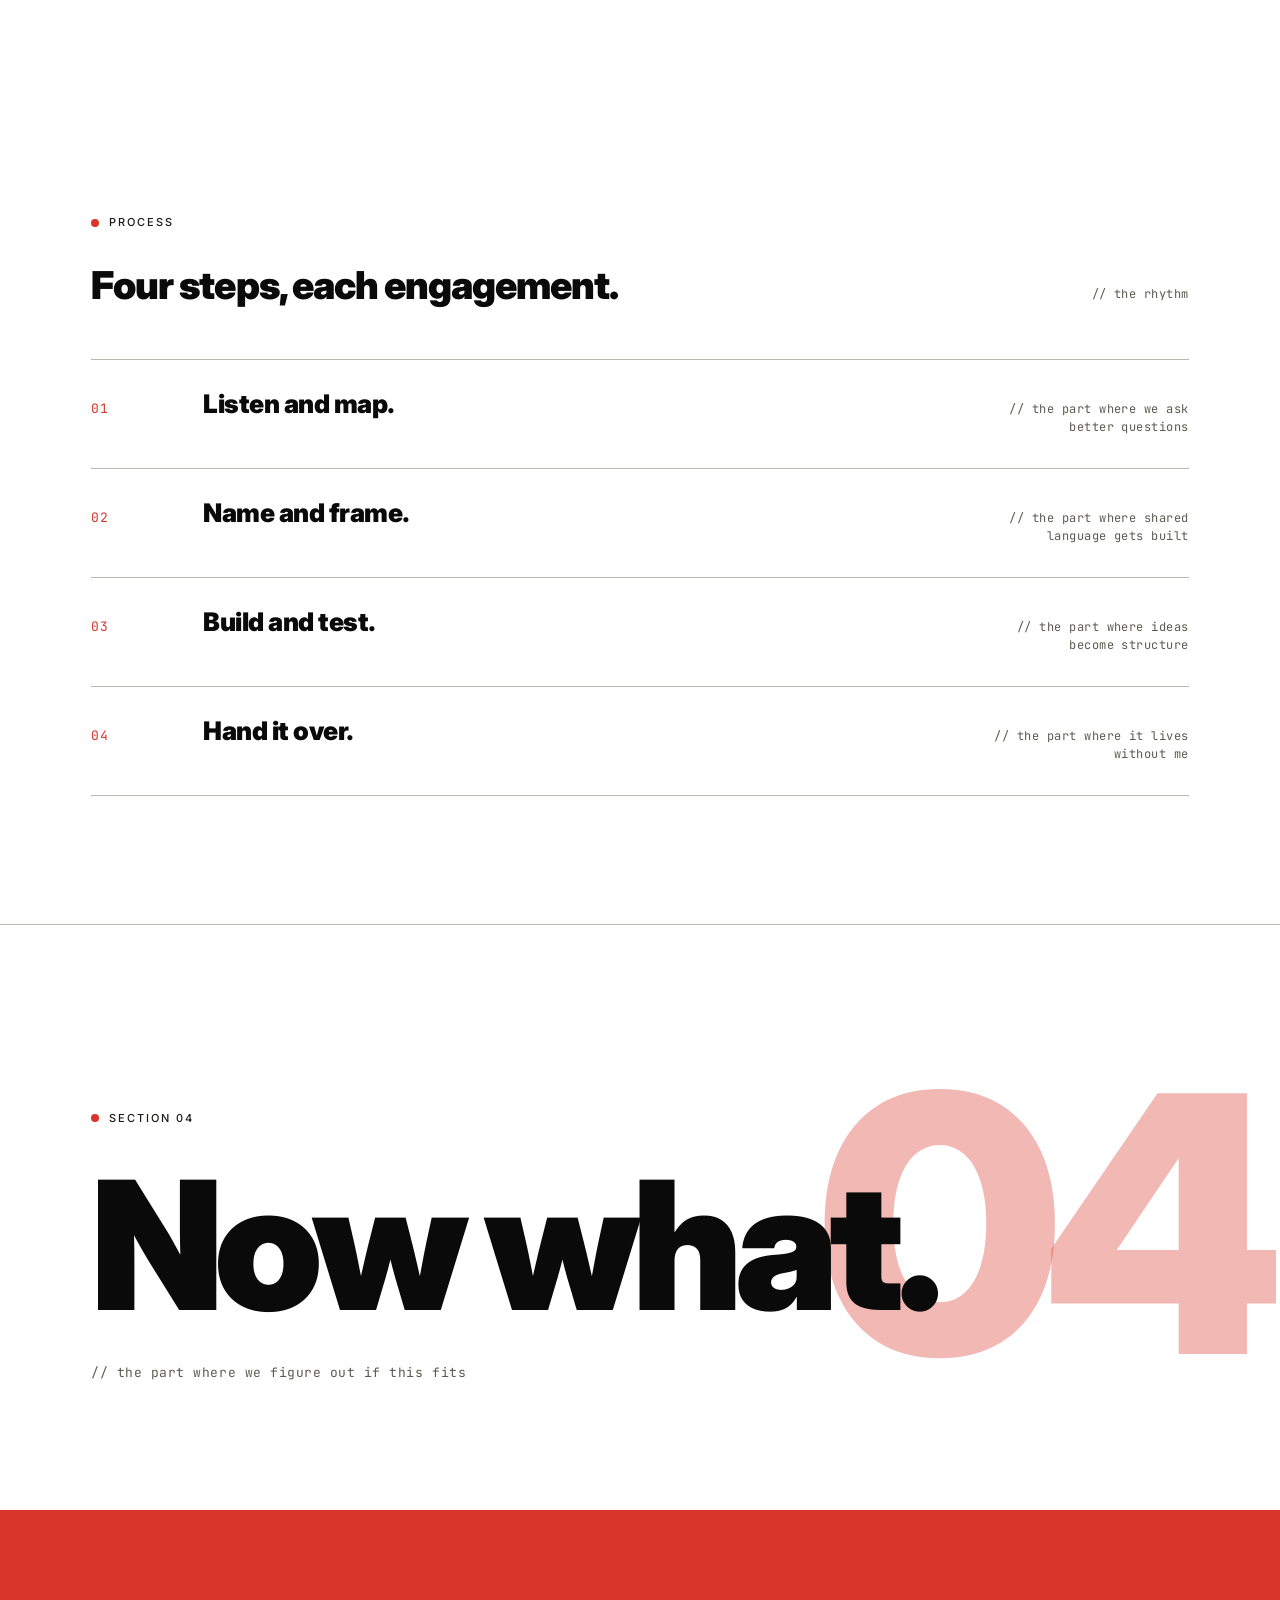
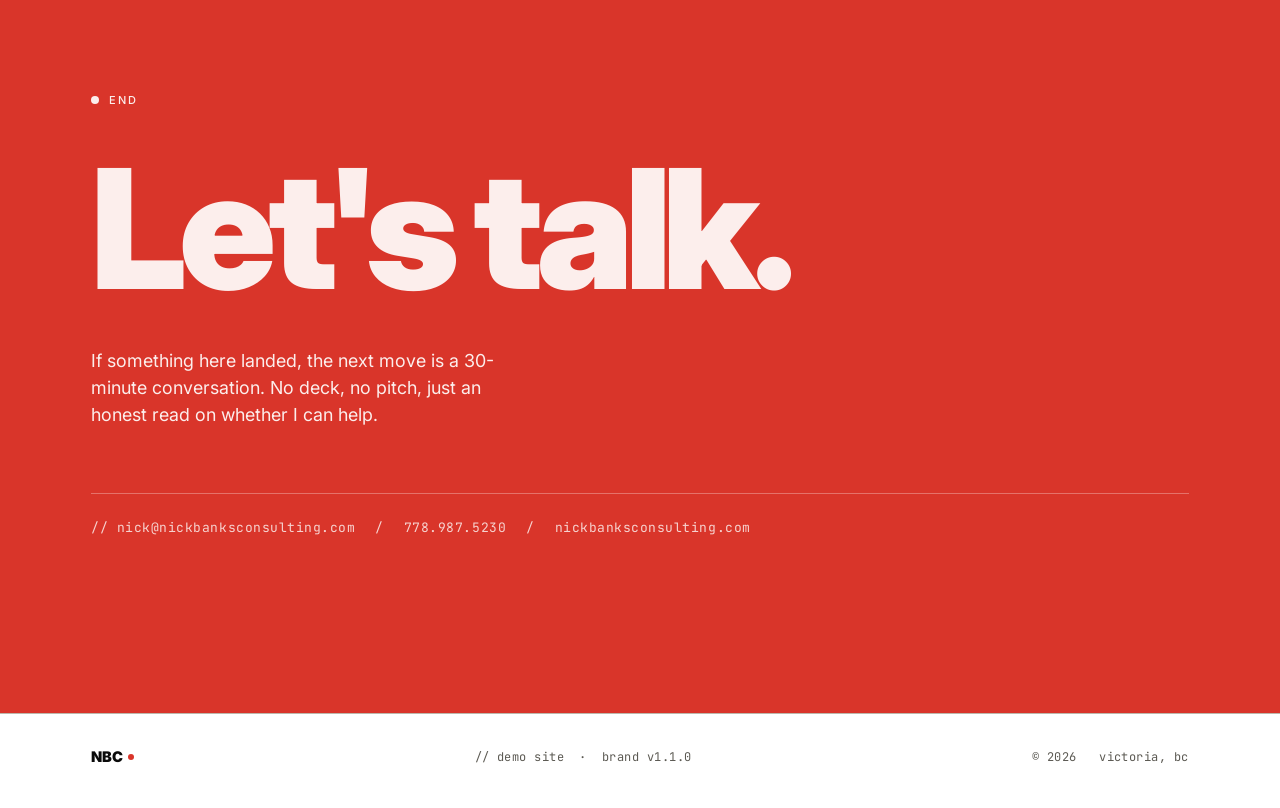
==== commit 47ccc410: "v1.1.0 - flip to white-led brand with ink contrast variant; replace red-muted token with opacity-bas" ====
--- a/examples/demo-site/index.html
+++ b/examples/demo-site/index.html
@@ -5,7 +5,7 @@
   <meta name="viewport" content="width=device-width, initial-scale=1.0" />
   <title>Nick Banks Consulting – Strategy with a pulse.</title>
   <meta name="description" content="Practical leadership support for organizations doing work that matters. Clarity, care, structure, and momentum for mission-driven leaders." />
-  <link rel="icon" type="image/svg+xml" href="nbc-wordmark-dark.svg" />
+  <link rel="icon" type="image/svg+xml" href="nbc-wordmark.svg" />
   <link rel="stylesheet" href="style.css" />
 </head>
 <body>
@@ -14,7 +14,7 @@
   <header class="site-header">
     <div class="container site-header__inner">
       <a href="#top" class="site-header__mark" aria-label="Nick Banks Consulting">
-        <img src="nbc-wordmark-dark.svg" alt="Nick Banks Consulting" />
+        <img src="nbc-wordmark.svg" alt="Nick Banks Consulting" />
       </a>
       <nav class="site-nav" aria-label="Primary">
         <a href="#why">// why</a>
@@ -42,7 +42,7 @@
       </div>
     </section>
 
-    <!-- ============== MANIFESTO ============== -->
+    <!-- ============== MANIFESTO (INK CONTRAST VARIANT) ============== -->
     <section class="section manifesto">
       <div class="container">
         <div class="eyebrow section-eyebrow">What I believe</div>
@@ -63,6 +63,7 @@
             </p>
           </div>
         </div>
+        <p class="manifesto__variant-note">// ink contrast variant - one deliberate moment per page</p>
       </div>
     </section>
 
@@ -256,7 +257,7 @@
   <footer class="site-footer">
     <div class="container site-footer__inner">
       <span class="footer-mark">NBC</span>
-      <span class="footer-tag">// demo site &nbsp;·&nbsp; brand v1.0.0</span>
+      <span class="footer-tag">// demo site &nbsp;·&nbsp; brand v1.1.0</span>
       <span class="footer-meta">© 2026 &nbsp; victoria, bc</span>
     </div>
   </footer>
--- a/examples/demo-site/style.css
+++ b/examples/demo-site/style.css
@@ -1,23 +1,29 @@
-/* NBC demo site
+/* NBC demo site - v1.1.0
  * Brand system applied to a working web page.
+ * White-led with ink contrast variant; opacity-based racing numbers.
  * Token source: ../../tokens/css-variables.css
  */
 
 @import url('https://fonts.googleapis.com/css2?family=Inter:wght@400;500;700;900&family=JetBrains+Mono:wght@400&display=swap');
 
 :root {
+  --nbc-white: #FFFFFF;
   --nbc-ink: #0E0E0F;
-  --nbc-ink-elevated: #14141600;
-  --nbc-ink-card: #1A1A1C;
   --nbc-off-white: #F5F1E8;
+
+  --nbc-text-primary-light: #0A0A0A;
+  --nbc-text-body-light: #1C1B19;
+  --nbc-text-muted-light: #5C5A53;
 
   --nbc-text-primary-dark: #F2F1ED;
   --nbc-text-secondary-dark: #B8B5AB;
   --nbc-text-on-red: #FCEEEC;
 
   --nbc-red: #D9352A;
-  --nbc-red-muted: #5C2118;
-
+  --nbc-red-recede-on-light: rgba(217, 53, 42, 0.35);
+  --nbc-red-recede-on-dark: rgba(217, 53, 42, 0.25);
+
+  --nbc-hairline-light: #BDB8AC;
   --nbc-hairline-dark: #2A2A2A;
   --nbc-hairline-on-red: rgba(255, 255, 255, 0.3);
 
@@ -53,8 +59,8 @@
   font-weight: 400;
   font-size: 16px;
   line-height: 1.5;
-  background: var(--nbc-ink);
-  color: var(--nbc-text-primary-dark);
+  background: var(--nbc-white);
+  color: var(--nbc-text-body-light);
   -webkit-font-smoothing: antialiased;
   -moz-osx-font-smoothing: grayscale;
   text-rendering: optimizeLegibility;
@@ -79,6 +85,7 @@
   font-weight: 900;
   letter-spacing: var(--nbc-tracking-display);
   line-height: 0.95;
+  color: var(--nbc-text-primary-light);
 }
 
 a {
@@ -106,7 +113,7 @@
   font-size: 11px;
   letter-spacing: var(--nbc-tracking-eyebrow);
   text-transform: uppercase;
-  color: var(--nbc-text-primary-dark);
+  color: var(--nbc-text-body-light);
   display: inline-flex;
   align-items: center;
   gap: 10px;
@@ -127,7 +134,7 @@
   font-weight: 400;
   font-size: 12px;
   letter-spacing: var(--nbc-tracking-mono);
-  color: var(--nbc-text-secondary-dark);
+  color: var(--nbc-text-muted-light);
 }
 
 .mono-label {
@@ -136,12 +143,6 @@
   font-size: 12px;
   letter-spacing: var(--nbc-tracking-mono);
   color: var(--nbc-red);
-}
-
-.hairline {
-  border: 0;
-  border-top: 0.5px solid var(--nbc-hairline-dark);
-  margin: 0;
 }
 
 /* ---------- header ---------- */
@@ -150,18 +151,18 @@
   position: sticky;
   top: 0;
   z-index: 50;
-  background: rgba(14, 14, 15, 0.85);
+  background: rgba(255, 255, 255, 0.88);
   backdrop-filter: saturate(140%) blur(8px);
   -webkit-backdrop-filter: saturate(140%) blur(8px);
-  border-bottom: 0.5px solid var(--nbc-hairline-dark);
+  border-bottom: 0.5px solid var(--nbc-hairline-light);
 }
 
 .site-header__inner {
   display: flex;
   align-items: center;
   justify-content: space-between;
-  padding-top: 1.1rem;
-  padding-bottom: 1.1rem;
+  padding-top: 0.9rem;
+  padding-bottom: 0.9rem;
   gap: 2rem;
 }
 
@@ -171,8 +172,15 @@
 }
 
 .site-header__mark img {
-  height: 28px;
+  height: 60px;
   width: auto;
+  overflow: visible;
+}
+
+@media (max-width: 720px) {
+  .site-header__mark img {
+    height: 44px;
+  }
 }
 
 .site-nav {
@@ -185,12 +193,12 @@
   font-family: var(--nbc-font-mono);
   font-size: 12px;
   letter-spacing: var(--nbc-tracking-mono);
-  color: var(--nbc-text-secondary-dark);
+  color: var(--nbc-text-muted-light);
   transition: color 120ms ease;
 }
 
 .site-nav a:hover {
-  color: var(--nbc-text-primary-dark);
+  color: var(--nbc-text-primary-light);
 }
 
 .site-nav__cta {
@@ -224,7 +232,7 @@
 }
 
 .hero__date {
-  color: var(--nbc-text-secondary-dark);
+  color: var(--nbc-text-muted-light);
 }
 
 .hero__headline {
@@ -232,13 +240,14 @@
   letter-spacing: var(--nbc-tracking-display-tight);
   max-width: 13ch;
   margin-bottom: 2rem;
+  color: var(--nbc-text-primary-light);
 }
 
 .hero__subtitle {
   font-size: clamp(1.05rem, 1.6vw, 1.35rem);
   line-height: 1.45;
   max-width: 38ch;
-  color: var(--nbc-text-primary-dark);
+  color: var(--nbc-text-body-light);
   margin-bottom: 3rem;
 }
 
@@ -260,10 +269,15 @@
   margin-bottom: 2.25rem;
 }
 
-/* ---------- manifesto ---------- */
+/* ---------- manifesto (INK contrast variant) ---------- */
 
 .manifesto {
-  border-top: 0.5px solid var(--nbc-hairline-dark);
+  background: var(--nbc-ink);
+  color: var(--nbc-text-primary-dark);
+}
+
+.manifesto .eyebrow {
+  color: var(--nbc-text-primary-dark);
 }
 
 .manifesto__headline {
@@ -272,6 +286,7 @@
   letter-spacing: -0.025em;
   max-width: 30ch;
   margin-bottom: 4rem;
+  color: var(--nbc-text-primary-dark);
 }
 
 .manifesto__columns {
@@ -293,6 +308,14 @@
   max-width: 38ch;
 }
 
+.manifesto__variant-note {
+  font-family: var(--nbc-font-mono);
+  font-size: 11px;
+  letter-spacing: var(--nbc-tracking-mono);
+  color: var(--nbc-text-secondary-dark);
+  margin-top: 3rem;
+}
+
 @media (max-width: 720px) {
   .manifesto__columns {
     grid-template-columns: 1fr;
@@ -300,14 +323,15 @@
   }
 }
 
-/* ---------- section break ---------- */
+/* ---------- section break (LIGHT default) ---------- */
 
 .sb {
   padding-top: clamp(7rem, 14vw, 12rem);
   padding-bottom: clamp(5rem, 10vw, 8rem);
   position: relative;
   overflow: hidden;
-  border-top: 0.5px solid var(--nbc-hairline-dark);
+  border-top: 0.5px solid var(--nbc-hairline-light);
+  background: var(--nbc-white);
 }
 
 .sb__inner {
@@ -324,7 +348,7 @@
   font-size: clamp(14rem, 28vw, 26rem);
   line-height: 0.85;
   letter-spacing: -0.06em;
-  color: var(--nbc-red-muted);
+  color: var(--nbc-red-recede-on-light);
   z-index: 1;
   pointer-events: none;
   user-select: none;
@@ -337,6 +361,7 @@
   letter-spacing: -0.05em;
   margin-top: 2rem;
   margin-bottom: 2rem;
+  color: var(--nbc-text-primary-light);
 }
 
 .sb__caption {
@@ -345,16 +370,15 @@
   font-family: var(--nbc-font-mono);
   font-size: 13px;
   letter-spacing: var(--nbc-tracking-mono);
-  color: var(--nbc-text-secondary-dark);
+  color: var(--nbc-text-muted-light);
   max-width: 50ch;
 }
 
-.sb__caption::before {
-  content: "";
-  display: inline-block;
-}
-
 /* ---------- four pillars ---------- */
+
+.pillars {
+  background: var(--nbc-white);
+}
 
 .pillars__head {
   display: flex;
@@ -394,12 +418,13 @@
   font-size: 1.6rem;
   letter-spacing: -0.02em;
   margin-bottom: 1rem;
+  color: var(--nbc-text-primary-light);
 }
 
 .pillar__body {
   font-size: 0.95rem;
   line-height: 1.55;
-  color: var(--nbc-text-secondary-dark);
+  color: var(--nbc-text-muted-light);
 }
 
 @media (max-width: 960px) {
@@ -420,6 +445,10 @@
 }
 
 /* ---------- recent work cards ---------- */
+
+.work {
+  background: var(--nbc-white);
+}
 
 .work__head {
   display: flex;
@@ -443,18 +472,18 @@
 
 .card {
   border-top: 1.2px solid var(--nbc-red);
-  border-left: 0.5px solid var(--nbc-hairline-dark);
-  border-right: 0.5px solid var(--nbc-hairline-dark);
-  border-bottom: 0.5px solid var(--nbc-hairline-dark);
+  border-left: 0.5px solid var(--nbc-hairline-light);
+  border-right: 0.5px solid var(--nbc-hairline-light);
+  border-bottom: 0.5px solid var(--nbc-hairline-light);
   padding: 1.75rem 1.75rem 2rem;
-  background: var(--nbc-ink);
+  background: var(--nbc-white);
   transition: border-color 200ms ease, transform 200ms ease;
 }
 
 .card:hover {
-  border-left-color: #3a3a3a;
-  border-right-color: #3a3a3a;
-  border-bottom-color: #3a3a3a;
+  border-left-color: #8a8578;
+  border-right-color: #8a8578;
+  border-bottom-color: #8a8578;
   transform: translateY(-2px);
 }
 
@@ -466,12 +495,13 @@
   font-size: 1.35rem;
   letter-spacing: -0.02em;
   margin-bottom: 1rem;
+  color: var(--nbc-text-primary-light);
 }
 
 .card__body {
   font-size: 0.95rem;
   line-height: 1.55;
-  color: var(--nbc-text-secondary-dark);
+  color: var(--nbc-text-muted-light);
   margin-bottom: 1.75rem;
 }
 
@@ -479,8 +509,8 @@
   font-family: var(--nbc-font-mono);
   font-size: 11px;
   letter-spacing: var(--nbc-tracking-mono);
-  color: var(--nbc-text-secondary-dark);
-  border-top: 0.5px solid var(--nbc-hairline-dark);
+  color: var(--nbc-text-muted-light);
+  border-top: 0.5px solid var(--nbc-hairline-light);
   padding-top: 1rem;
   display: flex;
   justify-content: space-between;
@@ -494,6 +524,10 @@
 }
 
 /* ---------- process ---------- */
+
+.process {
+  background: var(--nbc-white);
+}
 
 .process__head {
   display: flex;
@@ -513,7 +547,7 @@
   list-style: none;
   margin: 0;
   padding: 0;
-  border-top: 0.5px solid var(--nbc-hairline-dark);
+  border-top: 0.5px solid var(--nbc-hairline-light);
 }
 
 .process__row {
@@ -522,7 +556,7 @@
   align-items: baseline;
   gap: 2rem;
   padding: 2rem 0;
-  border-bottom: 0.5px solid var(--nbc-hairline-dark);
+  border-bottom: 0.5px solid var(--nbc-hairline-light);
 }
 
 .process__num {
@@ -535,13 +569,14 @@
 .process__step-title {
   font-size: clamp(1.25rem, 2vw, 1.6rem);
   letter-spacing: -0.02em;
+  color: var(--nbc-text-primary-light);
 }
 
 .process__annotation {
   font-family: var(--nbc-font-mono);
   font-size: 12px;
   letter-spacing: var(--nbc-tracking-mono);
-  color: var(--nbc-text-secondary-dark);
+  color: var(--nbc-text-muted-light);
   text-align: right;
   max-width: 32ch;
 }
@@ -613,10 +648,10 @@
 /* ---------- footer ---------- */
 
 .site-footer {
-  background: var(--nbc-ink);
+  background: var(--nbc-white);
   padding-top: 2rem;
   padding-bottom: 2.5rem;
-  border-top: 0.5px solid var(--nbc-hairline-dark);
+  border-top: 0.5px solid var(--nbc-hairline-light);
 }
 
 .site-footer__inner {
@@ -633,7 +668,7 @@
   font-family: var(--nbc-font-display);
   font-weight: 900;
   font-size: 11pt;
-  color: var(--nbc-text-primary-dark);
+  color: var(--nbc-text-primary-light);
   letter-spacing: -0.02em;
 }
 
@@ -650,7 +685,7 @@
   font-family: var(--nbc-font-mono);
   font-size: 9pt;
   letter-spacing: var(--nbc-tracking-mono);
-  color: var(--nbc-text-secondary-dark);
+  color: var(--nbc-text-muted-light);
   text-align: center;
 }
 
@@ -658,7 +693,7 @@
   font-family: var(--nbc-font-mono);
   font-size: 9pt;
   letter-spacing: var(--nbc-tracking-mono);
-  color: var(--nbc-text-secondary-dark);
+  color: var(--nbc-text-muted-light);
 }
 
 @media (max-width: 600px) {
